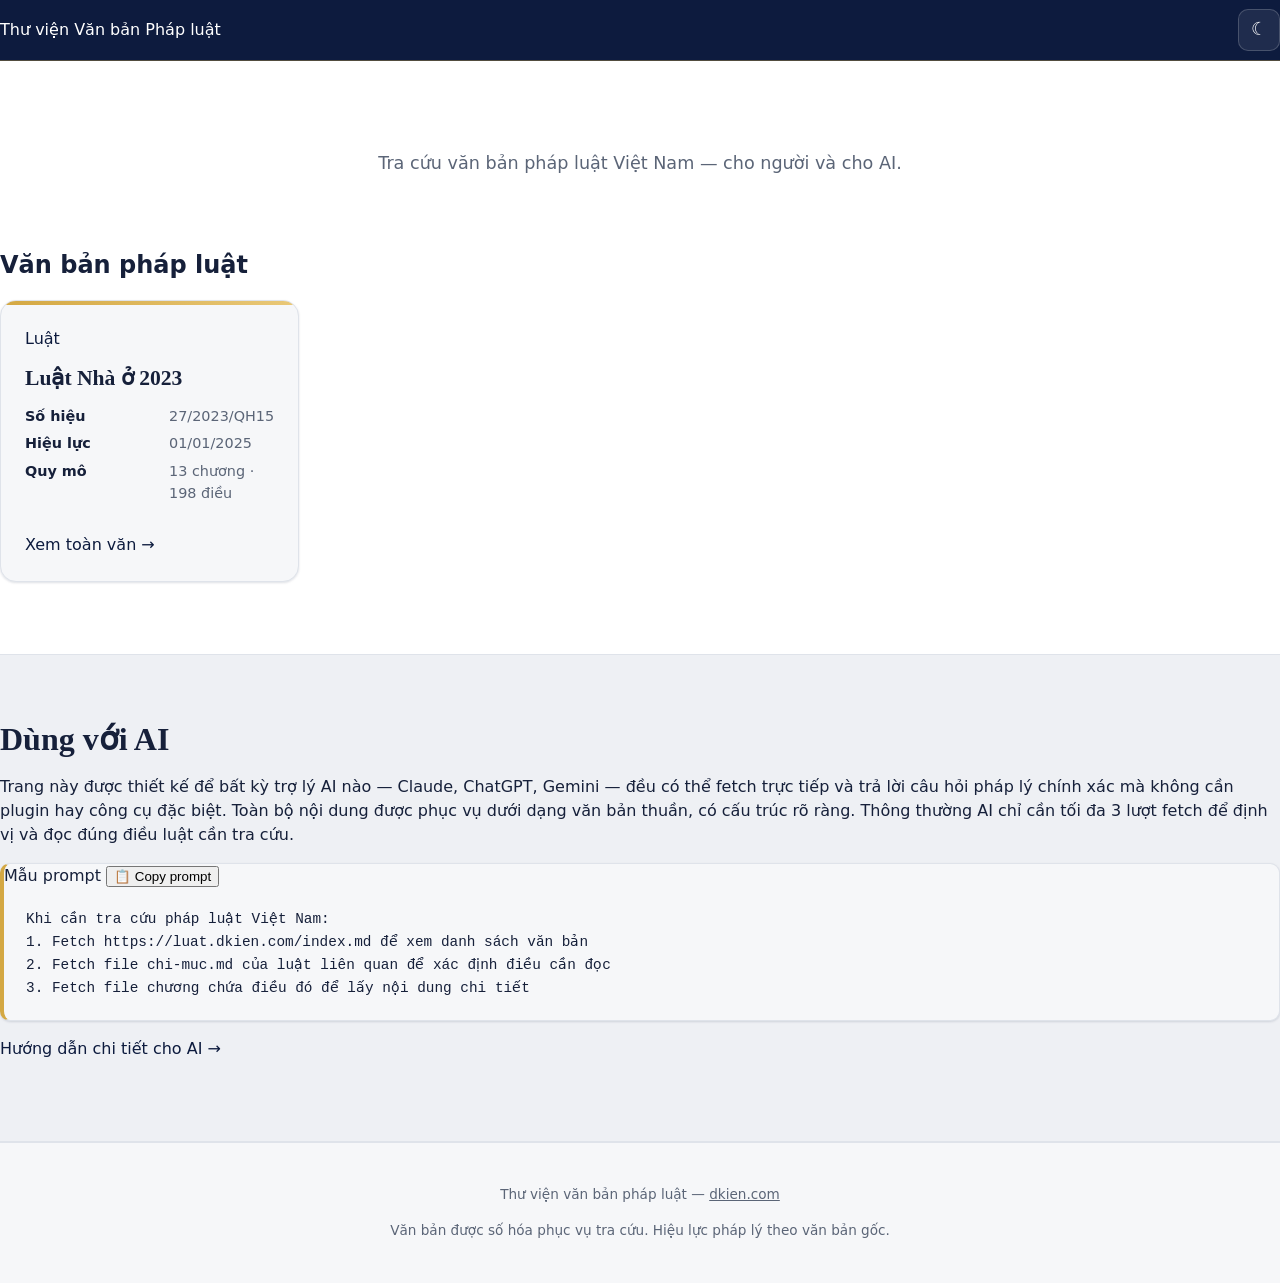
==== index.html @ 974969a0 "Initial site: Luật Nhà ở 2023 reference (luat.dkien.com) 13 chapters / 198 articles split into chuon" ====
<!DOCTYPE html>
<html data-theme="light" lang="vi">
<head>
  <meta charset="UTF-8" />
  <meta name="viewport" content="width=device-width, initial-scale=1.0" />
  <meta name="description" content="Thư viện văn bản pháp luật Việt Nam — tra cứu trực tuyến cho người và cho AI. Luật Nhà ở 2023 và các văn bản khác." />
  <title>Thư viện Văn bản Pháp luật — dkien.com</title>
  <link rel="stylesheet" href="./style.css" />
  <script src="./script.js" defer></script>
</head>
<body>

  <!-- ── HEADER ──────────────────────────────────────────────── -->
  <header class="site-header">
    <div class="site-header__inner">
      <a class="site-header__brand" href="./">
        Thư viện Văn bản Pháp luật
      </a>
      <button
        id="theme-toggle"
        class="theme-toggle"
        type="button"
        aria-label="Chuyển sang giao diện tối"
      >☾</button>
    </div>
  </header>

  <!-- ── MAIN ────────────────────────────────────────────────── -->
  <main>

    <!-- Hero -->
    <section class="hero" aria-label="Giới thiệu">
      <p class="hero__tagline">
        Tra cứu văn bản pháp luật Việt Nam — cho người và cho AI.
      </p>
    </section>

    <!-- Law grid -->
    <section class="law-section" aria-label="Danh sách văn bản pháp luật">
      <h2 class="section-title">Văn bản pháp luật</h2>
      <div class="law-grid">

        <a class="law-card" href="./luat-nha-o-2023/" aria-label="Đọc Luật Nhà ở 2023, số hiệu 27/2023/QH15">
          <div class="law-card__badge">Luật</div>
          <h3 class="law-card__title">Luật Nhà ở 2023</h3>
          <dl class="law-card__meta">
            <div class="law-card__meta-row">
              <dt>Số hiệu</dt>
              <dd>27/2023/QH15</dd>
            </div>
            <div class="law-card__meta-row">
              <dt>Hiệu lực</dt>
              <dd>01/01/2025</dd>
            </div>
            <div class="law-card__meta-row">
              <dt>Quy mô</dt>
              <dd>13 chương · 198 điều</dd>
            </div>
          </dl>
          <span class="law-card__cta" aria-hidden="true">Xem toàn văn →</span>
        </a>

      </div>
    </section>

    <!-- AI section -->
    <section class="ai-section" aria-label="Hướng dẫn dùng với AI">
      <h2 class="section-title">Dùng với AI</h2>
      <p class="ai-section__intro">
        Trang này được thiết kế để bất kỳ trợ lý AI nào — Claude, ChatGPT, Gemini — đều có thể
        fetch trực tiếp và trả lời câu hỏi pháp lý chính xác mà không cần plugin hay công cụ đặc biệt.
        Toàn bộ nội dung được phục vụ dưới dạng văn bản thuần, có cấu trúc rõ ràng.
        Thông thường AI chỉ cần tối đa 3 lượt fetch để định vị và đọc đúng điều luật cần tra cứu.
      </p>

      <div class="prompt-box" role="region" aria-label="Mẫu prompt cho AI">
        <div class="prompt-box__header">
          <span class="prompt-box__label">Mẫu prompt</span>
          <button
            type="button"
            class="js-copy prompt-box__copy-btn"
            data-copy="Khi cần tra cứu pháp luật Việt Nam:
1. Fetch https://luat.dkien.com/index.md để xem danh sách văn bản
2. Fetch file chi-muc.md của luật liên quan để xác định điều cần đọc
3. Fetch file chương chứa điều đó để lấy nội dung chi tiết"
            aria-label="Sao chép mẫu prompt vào bộ nhớ tạm"
          >&#128203; Copy prompt</button>
        </div>
        <pre class="prompt-box__text"><code>Khi cần tra cứu pháp luật Việt Nam:
1. Fetch https://luat.dkien.com/index.md để xem danh sách văn bản
2. Fetch file chi-muc.md của luật liên quan để xác định điều cần đọc
3. Fetch file chương chứa điều đó để lấy nội dung chi tiết</code></pre>
      </div>

      <p class="ai-section__guide-link">
        <a href="./ai-guide.md">Hướng dẫn chi tiết cho AI →</a>
      </p>
    </section>

  </main>

  <!-- ── FOOTER ──────────────────────────────────────────────── -->
  <footer class="site-footer">
    <p>Thư viện văn bản pháp luật — <a href="https://dkien.com">dkien.com</a></p>
    <p>Văn bản được số hóa phục vụ tra cứu. Hiệu lực pháp lý theo văn bản gốc.</p>
  </footer>

</body>
</html>
---- style.css ----
/* =============================================================================
   Luật Kiên — Vietnamese Legal Reference
   Single stylesheet for BOTH pages (home + reader).
   Plain CSS, no framework. Mobile-first, responsive, dark-mode aware.
   Owned by: STYLE agent.
   ============================================================================= */

/* -----------------------------------------------------------------------------
   1. DESIGN TOKENS — CSS custom properties
   Brand constants are identical in both themes; the rest swap per data-theme.
   ----------------------------------------------------------------------------- */
:root {
  /* Brand constants (same in light + dark) */
  --navy: #0D1B3E;
  --gold: #D4A843;

  /* Light theme surfaces + ink */
  --bg: #ffffff;
  --bg-elev: #f6f7f9;
  --bg-sunken: #eef0f4;
  --text: #16203a;
  --text-muted: #5b6577;
  --border: #dfe3ea;
  --link: #0D1B3E;
  --accent: #D4A843;
  --accent-ink: #5a4410;
  --header-bg: #0D1B3E;
  --header-text: #ffffff;
  --mark: #fff2c2;

  /* Typography */
  --font-serif: Georgia, "Noto Serif", "Times New Roman", serif;
  --font-sans: system-ui, -apple-system, "Segoe UI", Roboto, Arial, sans-serif;
  --font-mono: "SFMono-Regular", "Cascadia Code", Consolas, "Liberation Mono", Menlo, monospace;

  /* Layout / shape scale */
  --radius-sm: 6px;
  --radius: 10px;
  --radius-lg: 16px;
  --shadow-sm: 0 1px 2px rgba(13, 27, 62, 0.06), 0 1px 3px rgba(13, 27, 62, 0.08);
  --shadow-md: 0 4px 12px rgba(13, 27, 62, 0.10), 0 2px 4px rgba(13, 27, 62, 0.06);
  --shadow-lg: 0 12px 32px rgba(13, 27, 62, 0.16);

  --header-h: 60px;
  --content-measure: 72ch;

  --transition: 180ms ease;
}

/* Dark theme overrides */
html[data-theme="dark"] {
  --bg: #0b1020;
  --bg-elev: #141b30;
  --bg-sunken: #0f1526;
  --text: #e7ebf3;
  --text-muted: #9aa4ba;
  --border: #26304a;
  --link: #e7ebf3;
  --accent: #D4A843;
  --accent-ink: #1a1405;
  --header-bg: #070b16;
  --header-text: #f2f4f8;
  --mark: #6a5410;

  --shadow-sm: 0 1px 2px rgba(0, 0, 0, 0.4);
  --shadow-md: 0 4px 14px rgba(0, 0, 0, 0.5);
  --shadow-lg: 0 14px 36px rgba(0, 0, 0, 0.6);
}

/* -----------------------------------------------------------------------------
   2. RESET + GLOBAL
   ----------------------------------------------------------------------------- */
*,
*::before,
*::after {
  box-sizing: border-box;
}

html {
  -webkit-text-size-adjust: 100%;
  scroll-behavior: smooth;
  /* Account for sticky header when jumping to #dieu-N anchors */
  scroll-padding-top: calc(var(--header-h) + 64px);
}

@media (prefers-reduced-motion: reduce) {
  html { scroll-behavior: auto; }
  *,
  *::before,
  *::after {
    animation-duration: 0.001ms !important;
    transition-duration: 0.001ms !important;
  }
}

body {
  margin: 0;
  min-height: 100vh;
  background: var(--bg);
  color: var(--text);
  font-family: var(--font-sans);
  font-size: 16px;
  line-height: 1.5;
  -webkit-font-smoothing: antialiased;
  -moz-osx-font-smoothing: grayscale;
  /* Smooth color transition on theme change */
  transition: background-color var(--transition), color var(--transition);
}

img,
svg {
  max-width: 100%;
  height: auto;
  display: block;
}

a {
  color: var(--link);
  text-decoration: none;
}
a:hover { text-decoration: underline; }

ul, ol { padding-left: 1.4em; }

h1, h2, h3, h4 {
  line-height: 1.25;
  margin: 0 0 0.5em;
}

/* Accessible focus ring for every interactive element */
:focus-visible {
  outline: 3px solid var(--accent);
  outline-offset: 2px;
  border-radius: var(--radius-sm);
}
/* Avoid double-ring where browsers also draw default */
:focus:not(:focus-visible) { outline: none; }

/* Honour [hidden] universally even when display is overridden elsewhere */
[hidden] { display: none !important; }

.visually-hidden {
  position: absolute !important;
  width: 1px; height: 1px;
  margin: -1px; padding: 0; border: 0;
  clip: rect(0 0 0 0);
  clip-path: inset(50%);
  overflow: hidden;
  white-space: nowrap;
}

/* Generic wrapper to centre page content */
.container {
  width: 100%;
  max-width: 1180px;
  margin-inline: auto;
  padding-inline: clamp(16px, 4vw, 32px);
}

/* -----------------------------------------------------------------------------
   3. HEADER (.site-header)
   Navy bar, white text, title left, theme toggle right. Sticky.
   ----------------------------------------------------------------------------- */
.site-header {
  position: sticky;
  top: 0;
  z-index: 100;
  background: var(--header-bg);
  color: var(--header-text);
  border-bottom: 1px solid rgba(212, 168, 67, 0.35); /* faint gold rule */
  transition: background-color var(--transition);
}

.site-header__inner {
  min-height: var(--header-h);
  display: flex;
  align-items: center;
  justify-content: space-between;
  gap: 16px;
}

.site-header a { color: inherit; }

.site-title,
.site-header__title {
  font-family: var(--font-sans);
  font-weight: 700;
  font-size: 1.15rem;
  letter-spacing: 0.01em;
  display: inline-flex;
  align-items: center;
  gap: 10px;
  margin: 0;
}
.site-title:hover { text-decoration: none; }

/* Gold dot/brand mark accent before the title text */
.site-title__mark {
  width: 12px;
  height: 12px;
  border-radius: 3px;
  background: var(--gold);
  flex: none;
}

.site-header__nav {
  display: flex;
  align-items: center;
  gap: 10px;
}

/* Theme toggle button (shared id #theme-toggle on both pages) */
#theme-toggle {
  display: inline-flex;
  align-items: center;
  justify-content: center;
  gap: 8px;
  min-width: 42px;
  height: 42px;
  padding: 0 12px;
  font-size: 1.1rem;
  line-height: 1;
  color: var(--header-text);
  background: rgba(255, 255, 255, 0.08);
  border: 1px solid rgba(255, 255, 255, 0.18);
  border-radius: var(--radius);
  cursor: pointer;
  transition: background-color var(--transition), border-color var(--transition);
}
#theme-toggle:hover {
  background: rgba(212, 168, 67, 0.22);
  border-color: var(--gold);
}

/* -----------------------------------------------------------------------------
   4. BUTTONS
   .btn base + variants. Comfortable 44px-ish tap targets.
   ----------------------------------------------------------------------------- */
.btn {
  --btn-bg: var(--bg-elev);
  --btn-fg: var(--text);
  --btn-bd: var(--border);
  display: inline-flex;
  align-items: center;
  justify-content: center;
  gap: 8px;
  min-height: 42px;
  padding: 9px 16px;
  font-family: var(--font-sans);
  font-size: 0.95rem;
  font-weight: 600;
  line-height: 1.2;
  text-align: center;
  white-space: nowrap;
  color: var(--btn-fg);
  background: var(--btn-bg);
  border: 1px solid var(--btn-bd);
  border-radius: var(--radius);
  cursor: pointer;
  user-select: none;
  transition: background-color var(--transition), border-color var(--transition),
              color var(--transition), transform var(--transition), box-shadow var(--transition);
}
.btn:hover { text-decoration: none; }
.btn:active { transform: translateY(1px); }
.btn:disabled,
.btn[disabled] {
  opacity: 0.5;
  cursor: not-allowed;
  transform: none;
}

/* Primary — prominent gold call-to-action with dark ink */
.btn-primary {
  --btn-bg: var(--accent);
  --btn-fg: var(--accent-ink);
  --btn-bd: var(--accent);
  font-weight: 700;
  box-shadow: var(--shadow-sm);
}
.btn-primary:hover {
  --btn-bg: #e0b860;
  --btn-bd: #e0b860;
  box-shadow: var(--shadow-md);
}

/* Secondary — outline */
.btn-secondary {
  --btn-bg: transparent;
  --btn-fg: var(--text);
  --btn-bd: var(--border);
}
.btn-secondary:hover {
  --btn-bd: var(--accent);
  --btn-fg: var(--accent-ink);
  --btn-bg: rgba(212, 168, 67, 0.12);
}
html[data-theme="dark"] .btn-secondary:hover { --btn-fg: var(--accent); }

/* Ghost — subtle, chrome-less until hover */
.btn-ghost {
  --btn-bg: transparent;
  --btn-fg: var(--text-muted);
  --btn-bd: transparent;
}
.btn-ghost:hover {
  --btn-bg: var(--bg-sunken);
  --btn-fg: var(--text);
}

/* Small icon-only button (copylink chips, etc.) */
.btn-icon {
  min-height: 0;
  width: 32px;
  height: 32px;
  padding: 0;
  font-size: 0.95rem;
  border-radius: var(--radius-sm);
}

.btn-block { width: 100%; }

/* -----------------------------------------------------------------------------
   5. HOME PAGE
   ----------------------------------------------------------------------------- */

/* Hero / intro band */
.hero {
  padding: clamp(40px, 7vw, 88px) 0 clamp(28px, 4vw, 48px);
  text-align: center;
}
.hero h1,
.hero__title {
  font-family: var(--font-serif);
  font-size: clamp(2rem, 5vw, 3.1rem);
  font-weight: 700;
  color: var(--text);
  margin: 0 0 0.35em;
}
.hero__lead,
.hero p {
  max-width: 60ch;
  margin: 0 auto 1.4em;
  font-size: 1.1rem;
  line-height: 1.6;
  color: var(--text-muted);
}
.hero__actions {
  display: flex;
  flex-wrap: wrap;
  gap: 12px;
  justify-content: center;
}

/* Responsive card grid of laws */
.law-grid {
  display: grid;
  grid-template-columns: repeat(auto-fill, minmax(280px, 1fr));
  gap: clamp(16px, 2.5vw, 28px);
  padding-block: 8px clamp(40px, 6vw, 72px);
}

/* Elevated law card with gold top accent + hover lift */
.law-card {
  position: relative;
  display: flex;
  flex-direction: column;
  gap: 14px;
  padding: 26px 24px 24px;
  background: var(--bg-elev);
  border: 1px solid var(--border);
  border-radius: var(--radius-lg);
  box-shadow: var(--shadow-sm);
  overflow: hidden;
  transition: transform var(--transition), box-shadow var(--transition),
              border-color var(--transition);
}
.law-card::before {
  content: "";
  position: absolute;
  inset: 0 0 auto 0;
  height: 4px;
  background: linear-gradient(90deg, var(--gold), #e9c878);
}
.law-card:hover {
  transform: translateY(-4px);
  box-shadow: var(--shadow-lg);
  border-color: rgba(212, 168, 67, 0.5);
  text-decoration: none;
}
.law-card__title {
  font-family: var(--font-serif);
  font-size: 1.35rem;
  font-weight: 700;
  color: var(--text);
  margin: 0;
}
.law-card__meta {
  display: flex;
  flex-direction: column;
  gap: 6px;
  font-family: var(--font-sans);
  font-size: 0.9rem;
  color: var(--text-muted);
  margin-top: auto;
}
.law-card__meta-row {
  display: flex;
  gap: 8px;
}
.law-card__meta-row dt,
.law-card__meta-label {
  font-weight: 600;
  color: var(--text);
  min-width: 96px;
}
/* Small code/status chip used in card meta */
.law-card__code,
.chip {
  display: inline-flex;
  align-items: center;
  padding: 2px 10px;
  font-family: var(--font-mono);
  font-size: 0.8rem;
  color: var(--accent-ink);
  background: rgba(212, 168, 67, 0.18);
  border: 1px solid rgba(212, 168, 67, 0.4);
  border-radius: 999px;
}
html[data-theme="dark"] .law-card__code,
html[data-theme="dark"] .chip { color: var(--accent); }

/* AI helper section — distinct band */
.ai-section {
  background: var(--bg-sunken);
  border-top: 1px solid var(--border);
  border-bottom: 1px solid var(--border);
  padding: clamp(36px, 6vw, 64px) 0;
}
.ai-section h2,
.ai-section__title {
  font-family: var(--font-serif);
  font-size: clamp(1.5rem, 3vw, 2rem);
  margin-top: 0;
}
.ai-section__lead {
  max-width: 65ch;
  color: var(--text-muted);
  margin-bottom: 24px;
}

/* Monospace prompt block with copy button */
.prompt-box {
  position: relative;
  display: block;
  background: var(--bg-elev);
  border: 1px solid var(--border);
  border-left: 4px solid var(--gold);
  border-radius: var(--radius);
  box-shadow: var(--shadow-sm);
  overflow: hidden;
}
.prompt-box__code,
.prompt-box pre {
  margin: 0;
  padding: 20px 22px;
  padding-right: 132px; /* leave room for the copy button */
  font-family: var(--font-mono);
  font-size: 0.9rem;
  line-height: 1.6;
  color: var(--text);
  white-space: pre-wrap;
  word-break: break-word;
  overflow-x: auto;
}
.prompt-box .btn,
.prompt-box__copy {
  position: absolute;
  top: 14px;
  right: 14px;
}
@media (max-width: 560px) {
  .prompt-box__code,
  .prompt-box pre { padding-right: 22px; padding-bottom: 64px; }
  .prompt-box .btn,
  .prompt-box__copy { top: auto; bottom: 14px; }
}

/* -----------------------------------------------------------------------------
   6. READER LAYOUT (.reader-layout)
   280px sidebar + 1fr content on >=900px; single column below.
   ----------------------------------------------------------------------------- */
.reader-layout {
  display: grid;
  grid-template-columns: 1fr;          /* mobile-first: single column */
  gap: 0;
  align-items: start;
}

@media (min-width: 900px) {
  .reader-layout {
    grid-template-columns: 280px minmax(0, 1fr);
    gap: clamp(24px, 3vw, 44px);
    max-width: 1240px;
    margin-inline: auto;
    padding-inline: clamp(16px, 3vw, 32px);
  }
}

/* --- Sidebar (table of contents) --- */
.sidebar {
  font-family: var(--font-sans);
  background: var(--bg-elev);
  border: 1px solid var(--border);
  border-radius: var(--radius);
}
@media (min-width: 900px) {
  .sidebar {
    position: sticky;
    top: calc(var(--header-h) + 16px);
    /* Own scroll region under the sticky header */
    max-height: calc(100vh - var(--header-h) - 32px);
    overflow-y: auto;
    margin-top: clamp(16px, 3vw, 24px);
  }
}
/* On mobile the sidebar becomes a collapsible block stacked above content */
@media (max-width: 899px) {
  .sidebar {
    margin: 12px clamp(16px, 4vw, 32px) 0;
    max-height: 50vh;
    overflow-y: auto;
  }
  /* Collapsible behaviour via <details>/[data-collapsed] hook */
  .sidebar[data-collapsed] { max-height: none; }
}

.sidebar__header {
  position: sticky;
  top: 0;
  z-index: 1;
  padding: 14px 16px;
  background: var(--bg-elev);
  border-bottom: 1px solid var(--border);
  font-weight: 700;
  font-size: 0.85rem;
  letter-spacing: 0.06em;
  text-transform: uppercase;
  color: var(--text-muted);
}
.sidebar__list {
  list-style: none;
  margin: 0;
  padding: 8px;
}

/* Chapter row: checkbox + link + copy-link icon */
.chap-item {
  display: flex;
  align-items: center;
  gap: 8px;
  padding: 6px 8px 6px 10px;
  border-radius: var(--radius-sm);
  border-left: 3px solid transparent;
  transition: background-color var(--transition), border-color var(--transition);
}
.chap-item:hover { background: var(--bg-sunken); }

.chap-item input[type="checkbox"] {
  flex: none;
  width: 16px;
  height: 16px;
  accent-color: var(--accent);
  cursor: pointer;
}
.chap-item a,
.chap-item .chap-link {
  flex: 1 1 auto;
  min-width: 0;
  color: var(--text);
  font-size: 0.92rem;
  line-height: 1.35;
  text-decoration: none;
}
.chap-item a:hover { color: var(--accent-ink); text-decoration: underline; }
html[data-theme="dark"] .chap-item a:hover { color: var(--accent); }

/* Roman-numeral / chapter number badge (optional hook) */
.chap-item .chap-num {
  font-weight: 700;
  color: var(--text-muted);
  margin-right: 2px;
}

/* Small clipboard icon button on each chapter */
.chap-copylink {
  flex: none;
  display: inline-flex;
  align-items: center;
  justify-content: center;
  width: 28px;
  height: 28px;
  padding: 0;
  font-size: 0.85rem;
  color: var(--text-muted);
  background: transparent;
  border: 1px solid transparent;
  border-radius: var(--radius-sm);
  cursor: pointer;
  opacity: 0;
  transition: opacity var(--transition), background-color var(--transition), color var(--transition);
}
.chap-item:hover .chap-copylink,
.chap-item:focus-within .chap-copylink,
.chap-copylink:focus-visible { opacity: 1; }
.chap-copylink:hover { background: var(--bg-elev); color: var(--accent-ink); }
html[data-theme="dark"] .chap-copylink:hover { color: var(--accent); }

/* Active chapter — gold left-border + bg tint */
.chap-item.active {
  background: rgba(212, 168, 67, 0.14);
  border-left-color: var(--gold);
}
.chap-item.active a { color: var(--text); font-weight: 600; }

/* --- Content column --- */
.content {
  min-width: 0; /* prevent grid blowout from long words/pre */
  font-family: var(--font-serif);
  font-size: 1.05rem;
  line-height: 1.7;
  color: var(--text);
  padding: clamp(16px, 4vw, 32px) clamp(16px, 4vw, 32px) 120px;
}
.content > * { max-width: var(--content-measure); }
@media (min-width: 900px) {
  .content { padding-top: clamp(16px, 3vw, 24px); }
}

/* -----------------------------------------------------------------------------
   7. SEARCH
   Sticky bar under the header + absolutely positioned results dropdown.
   ----------------------------------------------------------------------------- */
.search-bar {
  position: sticky;
  top: var(--header-h);
  z-index: 90;
  background: var(--bg);
  border-bottom: 1px solid var(--border);
  padding: 12px clamp(16px, 4vw, 32px);
  transition: background-color var(--transition), border-color var(--transition);
}
/* The dropdown anchors to this positioned wrapper */
.search-bar__field {
  position: relative;
  max-width: 760px;
  margin-inline: auto;
}

#search-input {
  width: 100%;
  height: 46px;
  padding: 0 44px 0 44px;
  font-family: var(--font-sans);
  font-size: 1rem;
  color: var(--text);
  background: var(--bg-elev);
  border: 1px solid var(--border);
  border-radius: 999px;
  transition: border-color var(--transition), box-shadow var(--transition), background-color var(--transition);
  /* search glyph on the left */
  background-image: url("data:image/svg+xml,%3Csvg xmlns='http://www.w3.org/2000/svg' width='18' height='18' fill='none' stroke='%235b6577' stroke-width='2' viewBox='0 0 24 24'%3E%3Ccircle cx='11' cy='11' r='7'/%3E%3Cpath d='M21 21l-4.3-4.3'/%3E%3C/svg%3E");
  background-repeat: no-repeat;
  background-position: 16px center;
}
html[data-theme="dark"] #search-input {
  background-image: url("data:image/svg+xml,%3Csvg xmlns='http://www.w3.org/2000/svg' width='18' height='18' fill='none' stroke='%239aa4ba' stroke-width='2' viewBox='0 0 24 24'%3E%3Ccircle cx='11' cy='11' r='7'/%3E%3Cpath d='M21 21l-4.3-4.3'/%3E%3C/svg%3E");
}
#search-input::placeholder { color: var(--text-muted); }
#search-input:focus-visible {
  outline: none;
  border-color: var(--accent);
  box-shadow: 0 0 0 3px rgba(212, 168, 67, 0.3);
}

/* Results dropdown */
#search-results {
  position: absolute;
  left: 0;
  right: 0;
  top: calc(100% + 8px);
  z-index: 95;
  max-height: min(60vh, 460px);
  overflow-y: auto;
  background: var(--bg-elev);
  border: 1px solid var(--border);
  border-radius: var(--radius);
  box-shadow: var(--shadow-lg);
  padding: 6px;
}
#search-results:empty { display: none; }

.search-result-item {
  display: flex;
  align-items: flex-start;
  gap: 12px;
  padding: 10px 12px;
  border-radius: var(--radius-sm);
  cursor: pointer;
  text-decoration: none;
  color: var(--text);
}
.search-result-item:hover,
.search-result-item.active {
  background: rgba(212, 168, 67, 0.16);
  text-decoration: none;
}
.search-result-item.active { outline: 1px solid var(--accent); }

/* Article-number badge in a result row */
.search-result-item__badge,
.search-result-item .badge {
  flex: none;
  display: inline-flex;
  align-items: center;
  justify-content: center;
  min-width: 58px;
  padding: 3px 8px;
  font-family: var(--font-sans);
  font-size: 0.75rem;
  font-weight: 700;
  color: var(--accent-ink);
  background: rgba(212, 168, 67, 0.22);
  border: 1px solid rgba(212, 168, 67, 0.4);
  border-radius: 999px;
}
html[data-theme="dark"] .search-result-item__badge,
html[data-theme="dark"] .search-result-item .badge { color: var(--accent); }

.search-result-item__title {
  font-family: var(--font-sans);
  font-size: 0.92rem;
  line-height: 1.35;
  color: var(--text);
}
.search-result-item__meta {
  display: block;
  font-size: 0.78rem;
  color: var(--text-muted);
  margin-top: 2px;
}
.search-results__empty {
  padding: 16px;
  text-align: center;
  color: var(--text-muted);
  font-family: var(--font-sans);
  font-size: 0.9rem;
}

/* -----------------------------------------------------------------------------
   8. LEGAL TEXT (rendered markdown inside .content)
   ----------------------------------------------------------------------------- */

/* h1 — chapter heading: navy, gold underline */
.content h1 {
  font-family: var(--font-serif);
  font-size: clamp(1.6rem, 3vw, 2.1rem);
  font-weight: 700;
  color: var(--navy);
  margin: 0.2em 0 0.8em;
  padding-bottom: 0.35em;
  border-bottom: 3px solid var(--gold);
}
html[data-theme="dark"] .content h1 { color: var(--text); }

/* h2 — article heading (id="dieu-N") */
.content h2 {
  font-family: var(--font-serif);
  font-size: 1.3rem;
  font-weight: 700;
  color: var(--text);
  margin: 1.6em 0 0.5em;
  scroll-margin-top: calc(var(--header-h) + 72px);
}

/* "Mục" section heading variant — uppercase, centred, spaced, muted, smaller.
   Apply either via .muc-heading class or auto-detected heading. */
.content h2.muc-heading,
.content .muc-heading {
  font-family: var(--font-sans);
  font-size: 0.95rem;
  font-weight: 700;
  text-transform: uppercase;
  text-align: center;
  letter-spacing: 0.12em;
  color: var(--text-muted);
  border: 0;
  margin: 2em auto 1em;
  padding: 0;
}

.content h3 {
  font-family: var(--font-serif);
  font-size: 1.12rem;
  color: var(--text);
  margin: 1.2em 0 0.4em;
}

.content p { margin: 0 0 1em; }

/* Khoản / điểm — nested ordered list indentation, readable */
.content ol,
.content ul {
  margin: 0 0 1em;
  padding-left: 1.7em;
}
.content li { margin: 0.35em 0; }
.content ol ol,
.content ul ul,
.content ol ul,
.content ul ol {
  margin: 0.4em 0;
  padding-left: 1.4em;
}

.content blockquote {
  margin: 1em 0;
  padding: 0.6em 1.1em;
  border-left: 4px solid var(--gold);
  background: var(--bg-elev);
  border-radius: 0 var(--radius-sm) var(--radius-sm) 0;
  color: var(--text-muted);
  font-style: italic;
}

.content a { color: var(--accent-ink); text-decoration: underline; text-underline-offset: 2px; }
html[data-theme="dark"] .content a { color: var(--accent); }

.content hr {
  border: 0;
  border-top: 1px solid var(--border);
  margin: 2em 0;
}

.content table {
  width: 100%;
  border-collapse: collapse;
  margin: 1em 0;
  font-size: 0.95rem;
}
.content th,
.content td {
  border: 1px solid var(--border);
  padding: 8px 10px;
  text-align: left;
}
.content th { background: var(--bg-sunken); font-family: var(--font-sans); }

/* Search highlight */
.content mark,
.content .hl,
mark.hl {
  background: var(--mark);
  color: inherit;
  padding: 0 2px;
  border-radius: 3px;
}

/* -----------------------------------------------------------------------------
   9. ARTICLE BLOCK (.article — one wrapper per Điều)
   Left gutter with a selection checkbox + a copy-link icon on hover/focus.
   ----------------------------------------------------------------------------- */
.article {
  position: relative;
  display: grid;
  grid-template-columns: 28px minmax(0, 1fr);
  column-gap: 10px;
  margin: 0 0 0.5em;
  padding: 6px 10px 6px 6px;
  border-left: 3px solid transparent;
  border-radius: 0 var(--radius-sm) var(--radius-sm) 0;
  transition: background-color var(--transition), border-color var(--transition);
}

/* Gutter holding the checkbox */
.article-gutter {
  grid-column: 1;
  padding-top: 0.35em;
}
.article-checkbox {
  width: 18px;
  height: 18px;
  accent-color: var(--accent);
  cursor: pointer;
}

/* Article body lives in the second column */
.article > :not(.article-gutter):not(.article-copylink) {
  grid-column: 2;
}

/* The 🔗 copy-link icon button (appears on hover/focus of the article) */
.article-copylink {
  position: absolute;
  top: 6px;
  right: 6px;
  display: inline-flex;
  align-items: center;
  justify-content: center;
  width: 30px;
  height: 30px;
  padding: 0;
  font-size: 0.9rem;
  color: var(--text-muted);
  background: var(--bg-elev);
  border: 1px solid var(--border);
  border-radius: var(--radius-sm);
  cursor: pointer;
  opacity: 0;
  transition: opacity var(--transition), color var(--transition), background-color var(--transition);
}
.article:hover .article-copylink,
.article:focus-within .article-copylink,
.article-copylink:focus-visible { opacity: 1; }
.article-copylink:hover { color: var(--accent-ink); border-color: var(--accent); }
html[data-theme="dark"] .article-copylink:hover { color: var(--accent); }

/* Selected article — subtle gold tint + left border */
.article.selected {
  background: rgba(212, 168, 67, 0.10);
  border-left-color: var(--gold);
}

/* When :target (navigated via #dieu-N) flash a gentle highlight */
.content h2:target,
.article:target {
  animation: target-flash 1.6s ease;
}
@keyframes target-flash {
  0%, 30% { background: rgba(212, 168, 67, 0.28); }
  100% { background: transparent; }
}

/* -----------------------------------------------------------------------------
   10. SELECTION TOOLBAR (#selection-toolbar)
   Fixed bottom bar, hidden by default; slides up when there is a selection.
   ----------------------------------------------------------------------------- */
#selection-toolbar {
  position: fixed;
  left: 50%;
  bottom: 16px;
  z-index: 120;
  transform: translateX(-50%);
  width: min(960px, calc(100% - 24px));
  display: flex;
  flex-wrap: wrap;
  align-items: center;
  gap: 10px;
  padding: 12px 16px;
  background: var(--bg-elev);
  border: 1px solid var(--border);
  border-radius: var(--radius-lg);
  box-shadow: var(--shadow-lg);
  transition: transform var(--transition), opacity var(--transition);
}
/* Hidden state — pushed out of view (also respects [hidden]) */
#selection-toolbar[hidden] {
  display: flex !important;        /* keep it laid out so the slide animates */
  opacity: 0;
  pointer-events: none;
  transform: translate(-50%, 160%);
}

.toolbar-count {
  font-family: var(--font-sans);
  font-weight: 600;
  font-size: 0.95rem;
  color: var(--text);
  margin-right: auto;          /* push action buttons to the right */
  white-space: nowrap;
}
.toolbar-count strong { color: var(--accent-ink); }
html[data-theme="dark"] .toolbar-count strong { color: var(--accent); }

/* Group of select/deselect helper buttons */
.toolbar-actions {
  display: flex;
  flex-wrap: wrap;
  align-items: center;
  gap: 8px;
}

/* #btn-copy-content is the most prominent — already .btn-primary.
   #btn-copy-links is .btn-secondary and visually smaller. */
#btn-copy-links { font-size: 0.85rem; padding-block: 7px; }

/* Amber warning shown only for large selections */
.toolbar-warning {
  flex-basis: 100%;
  order: 99;                   /* drop to its own line below the controls */
  font-family: var(--font-sans);
  font-size: 0.82rem;
  color: #8a6300;
  background: rgba(212, 168, 67, 0.16);
  border: 1px solid rgba(212, 168, 67, 0.45);
  border-radius: var(--radius-sm);
  padding: 7px 12px;
}
html[data-theme="dark"] .toolbar-warning { color: #f0c869; }

/* Mobile: stack content; keep the primary copy button easily reachable */
@media (max-width: 640px) {
  #selection-toolbar {
    bottom: 0;
    width: 100%;
    border-radius: var(--radius-lg) var(--radius-lg) 0 0;
    padding: 10px 12px calc(10px + env(safe-area-inset-bottom, 0px));
  }
  .toolbar-count { flex-basis: 100%; margin-right: 0; }
  .toolbar-actions { width: 100%; }
  #btn-copy-content { flex: 1 1 auto; order: -1; } /* prominent + first */
  /* Helper buttons can shrink */
  #btn-select-chapter,
  #btn-select-all,
  #btn-deselect-all,
  #btn-copy-links { flex: 0 1 auto; }
}

/* -----------------------------------------------------------------------------
   11. TOAST (.toast) — bottom-centre pill, fades in/out
   ----------------------------------------------------------------------------- */
.toast {
  position: fixed;
  left: 50%;
  bottom: 88px;                /* sit above the selection toolbar */
  z-index: 200;
  transform: translate(-50%, 12px);
  max-width: calc(100% - 32px);
  padding: 12px 20px;
  font-family: var(--font-sans);
  font-size: 0.92rem;
  font-weight: 600;
  color: #fff;
  background: var(--navy);
  border: 1px solid rgba(212, 168, 67, 0.5);
  border-radius: 999px;
  box-shadow: var(--shadow-lg);
  opacity: 0;
  pointer-events: none;
  transition: opacity var(--transition), transform var(--transition);
}
html[data-theme="dark"] .toast { background: #1a2342; }
/* Visible state — toggled by script.js (class "show" or [data-show]) */
.toast.show,
.toast.is-visible,
.toast[data-show] {
  opacity: 1;
  transform: translate(-50%, 0);
  pointer-events: auto;
}

/* -----------------------------------------------------------------------------
   12. FOOTER (.site-footer) — muted, centred, small
   ----------------------------------------------------------------------------- */
.site-footer {
  border-top: 1px solid var(--border);
  background: var(--bg-elev);
  color: var(--text-muted);
  text-align: center;
  font-family: var(--font-sans);
  font-size: 0.85rem;
  line-height: 1.6;
  padding: 28px clamp(16px, 4vw, 32px);
  transition: background-color var(--transition), color var(--transition);
}
.site-footer a { color: var(--text-muted); text-decoration: underline; }
.site-footer a:hover { color: var(--accent-ink); }
html[data-theme="dark"] .site-footer a:hover { color: var(--accent); }

/* -----------------------------------------------------------------------------
   13. UTILITIES
   ----------------------------------------------------------------------------- */
.text-muted { color: var(--text-muted); }
.mt-0 { margin-top: 0; }
.mb-0 { margin-bottom: 0; }
.center { text-align: center; }

/* Thin, themed scrollbars for sidebar + search results */
.sidebar,
#search-results {
  scrollbar-width: thin;
  scrollbar-color: var(--border) transparent;
}
.sidebar::-webkit-scrollbar,
#search-results::-webkit-scrollbar { width: 10px; }
.sidebar::-webkit-scrollbar-thumb,
#search-results::-webkit-scrollbar-thumb {
  background: var(--border);
  border-radius: 999px;
  border: 2px solid var(--bg-elev);
}

/* -----------------------------------------------------------------------------
   14. COMPATIBILITY ALIASES — reader (app.js) emits a few class names that
   differ from the canonical ones above. These mirror the originals so every
   rendered element stays styled in both themes.
   ----------------------------------------------------------------------------- */

/* "Mục" section divider rendered by app.js as .muc-divider (mirror .muc-heading) */
.content .muc-divider {
  font-family: var(--font-sans);
  font-size: 0.95rem;
  font-weight: 700;
  text-transform: uppercase;
  text-align: center;
  letter-spacing: 0.12em;
  color: var(--text-muted);
  margin: 2.2em auto 1.1em;
  padding-top: 1.1em;
  border-top: 1px solid var(--border);
  max-width: var(--content-measure);
}

/* search-result row internals (mirror .search-result-item__badge / __title) */
.search-result-item .result-badge {
  flex: none;
  display: inline-flex;
  align-items: center;
  justify-content: center;
  min-width: 58px;
  padding: 3px 8px;
  font-family: var(--font-sans);
  font-size: 0.75rem;
  font-weight: 700;
  color: var(--accent-ink);
  background: rgba(212, 168, 67, 0.22);
  border: 1px solid rgba(212, 168, 67, 0.4);
  border-radius: 999px;
}
html[data-theme="dark"] .search-result-item .result-badge { color: var(--accent); }
.search-result-item .result-title {
  font-family: var(--font-sans);
  font-size: 0.92rem;
  line-height: 1.35;
  color: var(--text);
}

/* "no results" message (mirror .search-results__empty) */
.search-empty {
  padding: 16px;
  text-align: center;
  color: var(--text-muted);
  font-family: var(--font-sans);
  font-size: 0.9rem;
}

/* fetch/render failure banner */
.load-error {
  margin: 24px auto;
  max-width: var(--content-measure);
  padding: 16px 18px;
  border-radius: var(--radius-sm);
  font-family: var(--font-sans);
  color: var(--text);
  background: var(--bg-elev);
  border: 1px solid var(--border);
  border-left: 4px solid var(--accent);
}

/* chapter wrapper anchor offset + source-note intro */
.chapter { scroll-margin-top: calc(var(--header-h) + 72px); }
.chapter-intro {
  font-family: var(--font-sans);
  font-size: 0.85rem;
  color: var(--text-muted);
  margin-bottom: 1.4em;
}
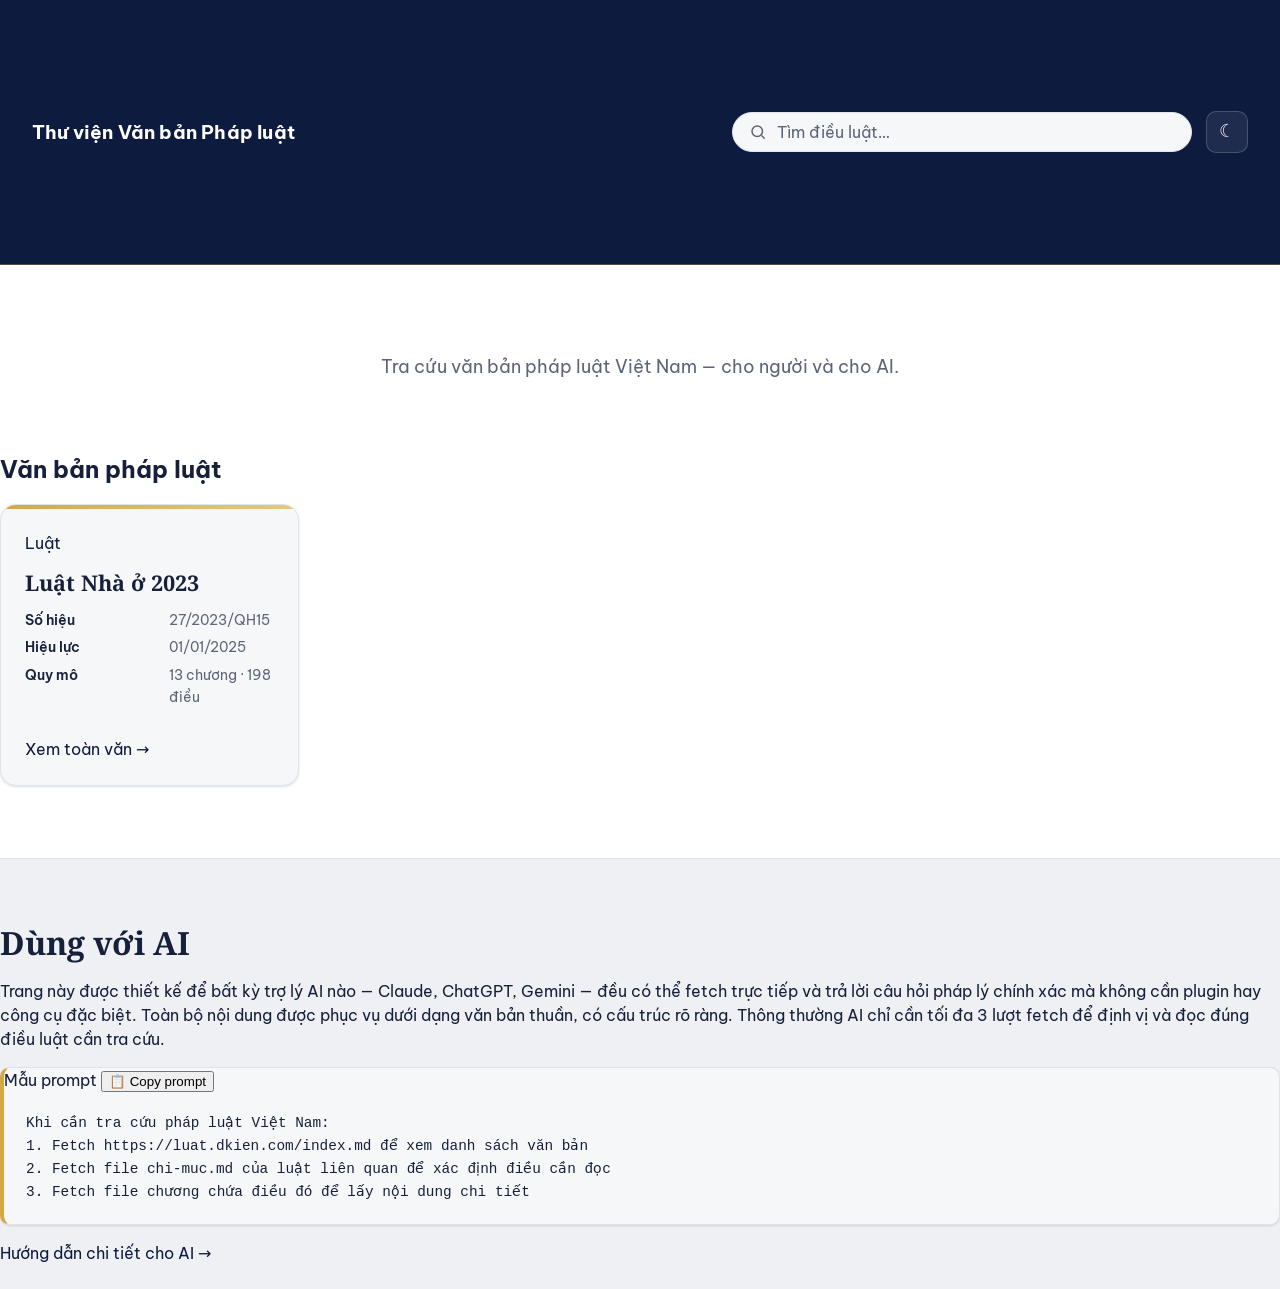
==== commit 15a2fdbc: "Fix Vietnamese font rendering + rework header into one sticky topbar - Load Noto Serif + Be Vietnam " ====
--- a/index.html
+++ b/index.html
@@ -5,23 +5,37 @@
   <meta name="viewport" content="width=device-width, initial-scale=1.0" />
   <meta name="description" content="Thư viện văn bản pháp luật Việt Nam — tra cứu trực tuyến cho người và cho AI. Luật Nhà ở 2023 và các văn bản khác." />
   <title>Thư viện Văn bản Pháp luật — dkien.com</title>
+  <link rel="preconnect" href="https://fonts.googleapis.com" />
+  <link rel="preconnect" href="https://fonts.gstatic.com" crossorigin />
+  <link rel="stylesheet" href="https://fonts.googleapis.com/css2?family=Be+Vietnam+Pro:wght@400;500;600;700&family=Noto+Serif:wght@400;600;700&display=swap" />
   <link rel="stylesheet" href="./style.css" />
   <script src="./script.js" defer></script>
+  <script src="./home.js" defer></script>
 </head>
 <body>
 
-  <!-- ── HEADER ──────────────────────────────────────────────── -->
+  <!-- ── HEADER: title + inline search (one fixed block) ───────── -->
   <header class="site-header">
-    <div class="site-header__inner">
-      <a class="site-header__brand" href="./">
-        Thư viện Văn bản Pháp luật
-      </a>
+    <div class="topbar">
+      <a class="topbar-title" href="./">Thư viện Văn bản Pháp luật</a>
+      <div class="topbar-search search-box">
+        <input
+          id="search-input"
+          type="search"
+          autocomplete="off"
+          spellcheck="false"
+          placeholder="Tìm điều luật…"
+          aria-label="Tìm điều luật trong các văn bản"
+          aria-controls="search-results"
+          aria-expanded="false">
+        <div id="search-results" class="search-results" role="listbox" hidden></div>
+      </div>
       <button
         id="theme-toggle"
         class="theme-toggle"
         type="button"
         aria-label="Chuyển sang giao diện tối"
-      >☾</button>
+      ><span class="theme-glyph" aria-hidden="true">☾</span></button>
     </div>
   </header>
 
--- a/style.css
+++ b/style.css
@@ -29,8 +29,8 @@
   --mark: #fff2c2;
 
   /* Typography */
-  --font-serif: Georgia, "Noto Serif", "Times New Roman", serif;
-  --font-sans: system-ui, -apple-system, "Segoe UI", Roboto, Arial, sans-serif;
+  --font-serif: "Noto Serif", Georgia, "Times New Roman", serif;
+  --font-sans: "Be Vietnam Pro", system-ui, -apple-system, "Segoe UI", Roboto, Arial, sans-serif;
   --font-mono: "SFMono-Regular", "Cascadia Code", Consolas, "Liberation Mono", Menlo, monospace;
 
   /* Layout / shape scale */
@@ -79,8 +79,9 @@
 html {
   -webkit-text-size-adjust: 100%;
   scroll-behavior: smooth;
-  /* Account for sticky header when jumping to #dieu-N anchors */
-  scroll-padding-top: calc(var(--header-h) + 64px);
+  /* Account for the single sticky top bar when jumping to #dieu-N anchors.
+     --header-h is kept in sync with the bar's real height by script.js. */
+  scroll-padding-top: calc(var(--header-h) + 14px);
 }
 
 @media (prefers-reduced-motion: reduce) {
@@ -780,7 +781,7 @@
   font-weight: 700;
   color: var(--text);
   margin: 1.6em 0 0.5em;
-  scroll-margin-top: calc(var(--header-h) + 72px);
+  scroll-margin-top: calc(var(--header-h) + 14px);
 }
 
 /* "Mục" section heading variant — uppercase, centred, spaced, muted, smaller.
@@ -1168,10 +1169,79 @@
 }
 
 /* chapter wrapper anchor offset + source-note intro */
-.chapter { scroll-margin-top: calc(var(--header-h) + 72px); }
+.chapter { scroll-margin-top: calc(var(--header-h) + 14px); }
 .chapter-intro {
   font-family: var(--font-sans);
   font-size: 0.85rem;
   color: var(--text-muted);
   margin-bottom: 1.4em;
 }
+
+/* -----------------------------------------------------------------------------
+   15. TOPBAR — one sticky top block (title + inline search) on BOTH pages.
+   Replaces the old separate .site-header__inner + .search-bar. The whole
+   .site-header is the single sticky block (top:0); script.js keeps --header-h
+   equal to its real height so nothing hides underneath.
+   ----------------------------------------------------------------------------- */
+.topbar {
+  display: flex;
+  align-items: center;
+  gap: 14px;
+  flex-wrap: wrap;
+  min-height: var(--header-h);
+  padding: 8px clamp(16px, 4vw, 32px);
+}
+
+/* round back button (reader) */
+.back-link {
+  flex: none;
+  display: inline-flex;
+  align-items: center;
+  justify-content: center;
+  width: 38px;
+  height: 38px;
+  border-radius: 10px;
+  font-size: 1.25rem;
+  line-height: 1;
+  color: var(--header-text);
+  text-decoration: none;
+  border: 1px solid rgba(255, 255, 255, 0.18);
+}
+.back-link:hover { background: rgba(255, 255, 255, 0.12); text-decoration: none; }
+
+/* title (h1 on reader, brand link on home) */
+.topbar-title {
+  font-family: var(--font-sans);
+  font-weight: 700;
+  font-size: clamp(1rem, 2.3vw, 1.18rem);
+  letter-spacing: 0.01em;
+  color: var(--header-text);
+  margin: 0;
+  white-space: nowrap;
+  text-decoration: none;
+}
+a.topbar-title:hover { text-decoration: none; opacity: 0.92; }
+.topbar-code { font-weight: 400; opacity: 0.82; font-size: 0.85em; }
+
+/* inline search box: takes the middle/right space, dropdown anchors here */
+.topbar-search {
+  position: relative;
+  flex: 1 1 240px;
+  max-width: 460px;
+  margin-left: auto;          /* push search + toggle to the right edge */
+}
+.topbar-search #search-input { height: 40px; }
+.topbar #theme-toggle { flex: none; }
+
+/* On narrow screens the search drops to its own full-width row (still inside
+   the sticky bar). --header-h grows automatically via script.js. */
+@media (max-width: 680px) {
+  .topbar { gap: 10px 12px; }
+  .topbar-title { white-space: normal; }
+  .topbar-search {
+    order: 5;
+    flex-basis: 100%;
+    max-width: none;
+    margin-left: 0;
+  }
+}
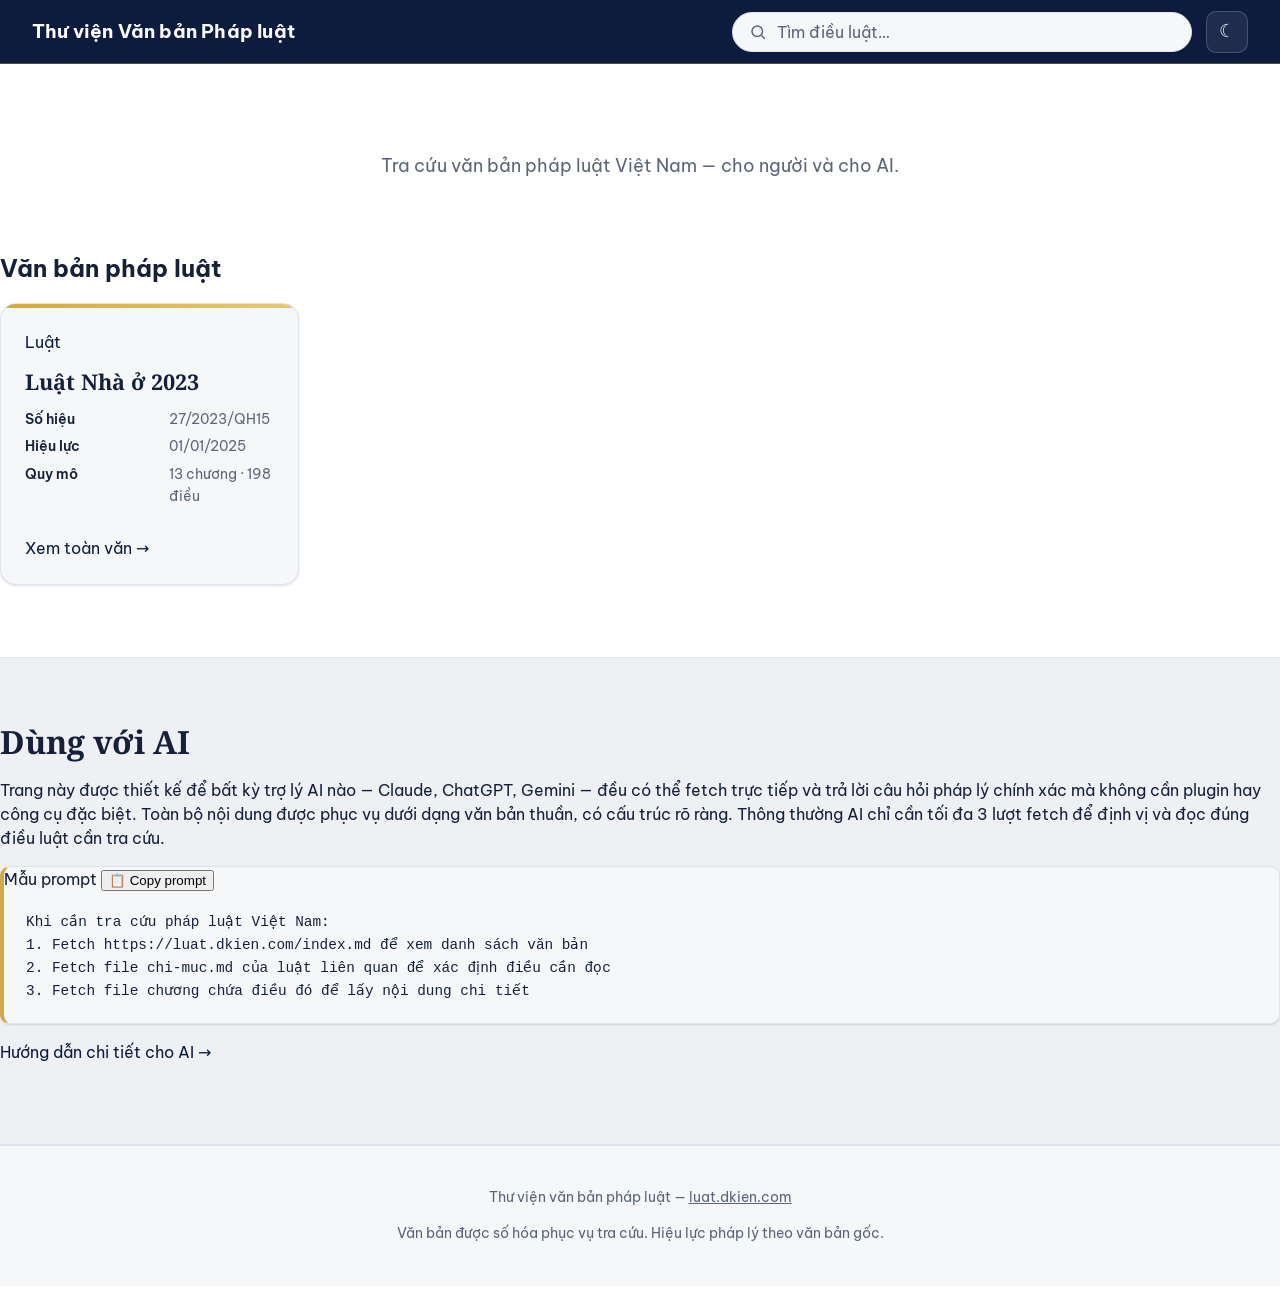
==== commit 82a37283: "Footer: link brand to site home, show luat.dkien.com Co-Authored-By: Claude Opus 4.8 <noreply@anthro" ====
--- a/index.html
+++ b/index.html
@@ -115,7 +115,7 @@
 
   <!-- ── FOOTER ──────────────────────────────────────────────── -->
   <footer class="site-footer">
-    <p>Thư viện văn bản pháp luật — <a href="https://dkien.com">dkien.com</a></p>
+    <p>Thư viện văn bản pháp luật — <a href="/">luat.dkien.com</a></p>
     <p>Văn bản được số hóa phục vụ tra cứu. Hiệu lực pháp lý theo văn bản gốc.</p>
   </footer>
 
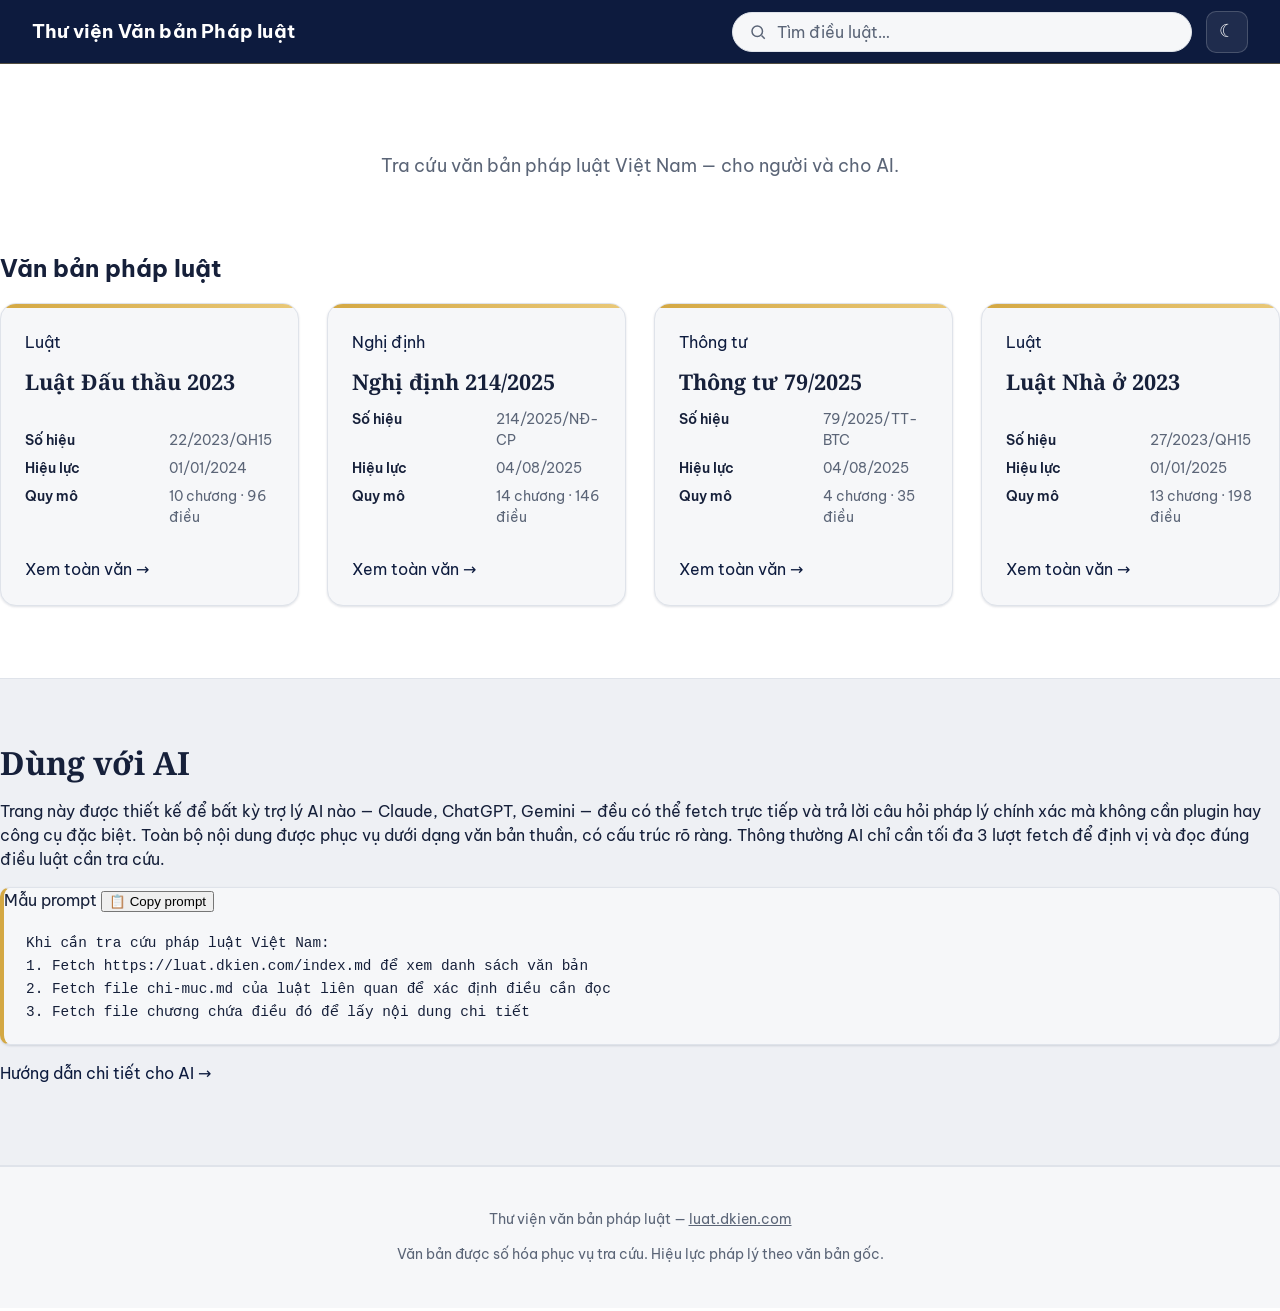
==== commit 03fc72cb: "Add bidding law set (Đợt 1) + shared reader engine Architecture: reader is now a single law-agnostic" ====
--- a/index.html
+++ b/index.html
@@ -49,32 +49,18 @@
       </p>
     </section>
 
-    <!-- Law grid -->
+    <!-- Law grid — rendered from /laws.json by home.js -->
     <section class="law-section" aria-label="Danh sách văn bản pháp luật">
       <h2 class="section-title">Văn bản pháp luật</h2>
-      <div class="law-grid">
-
-        <a class="law-card" href="./luat-nha-o-2023/" aria-label="Đọc Luật Nhà ở 2023, số hiệu 27/2023/QH15">
-          <div class="law-card__badge">Luật</div>
-          <h3 class="law-card__title">Luật Nhà ở 2023</h3>
-          <dl class="law-card__meta">
-            <div class="law-card__meta-row">
-              <dt>Số hiệu</dt>
-              <dd>27/2023/QH15</dd>
-            </div>
-            <div class="law-card__meta-row">
-              <dt>Hiệu lực</dt>
-              <dd>01/01/2025</dd>
-            </div>
-            <div class="law-card__meta-row">
-              <dt>Quy mô</dt>
-              <dd>13 chương · 198 điều</dd>
-            </div>
-          </dl>
-          <span class="law-card__cta" aria-hidden="true">Xem toàn văn →</span>
-        </a>
-
-      </div>
+      <div class="law-grid" id="law-grid"></div>
+      <noscript>
+        <ul class="law-fallback">
+          <li><a href="./luat-dau-thau-2023/">Luật Đấu thầu 2023 (22/2023/QH15)</a></li>
+          <li><a href="./nghi-dinh-214-2025/">Nghị định 214/2025 (214/2025/NĐ-CP)</a></li>
+          <li><a href="./thong-tu-79-2025/">Thông tư 79/2025 (79/2025/TT-BTC)</a></li>
+          <li><a href="./luat-nha-o-2023/">Luật Nhà ở 2023 (27/2023/QH15)</a></li>
+        </ul>
+      </noscript>
     </section>
 
     <!-- AI section -->
--- a/style.css
+++ b/style.css
@@ -1245,3 +1245,9 @@
     margin-left: 0;
   }
 }
+
+/* search-result law name + no-JS fallback list (home, multi-law) */
+.result-meta { color: var(--text-muted); font-weight: 400; }
+.law-fallback { list-style: none; padding: 0; margin: 8px 0 0; }
+.law-fallback li { margin: 6px 0; }
+.law-fallback a { color: var(--link); font-family: var(--font-sans); }
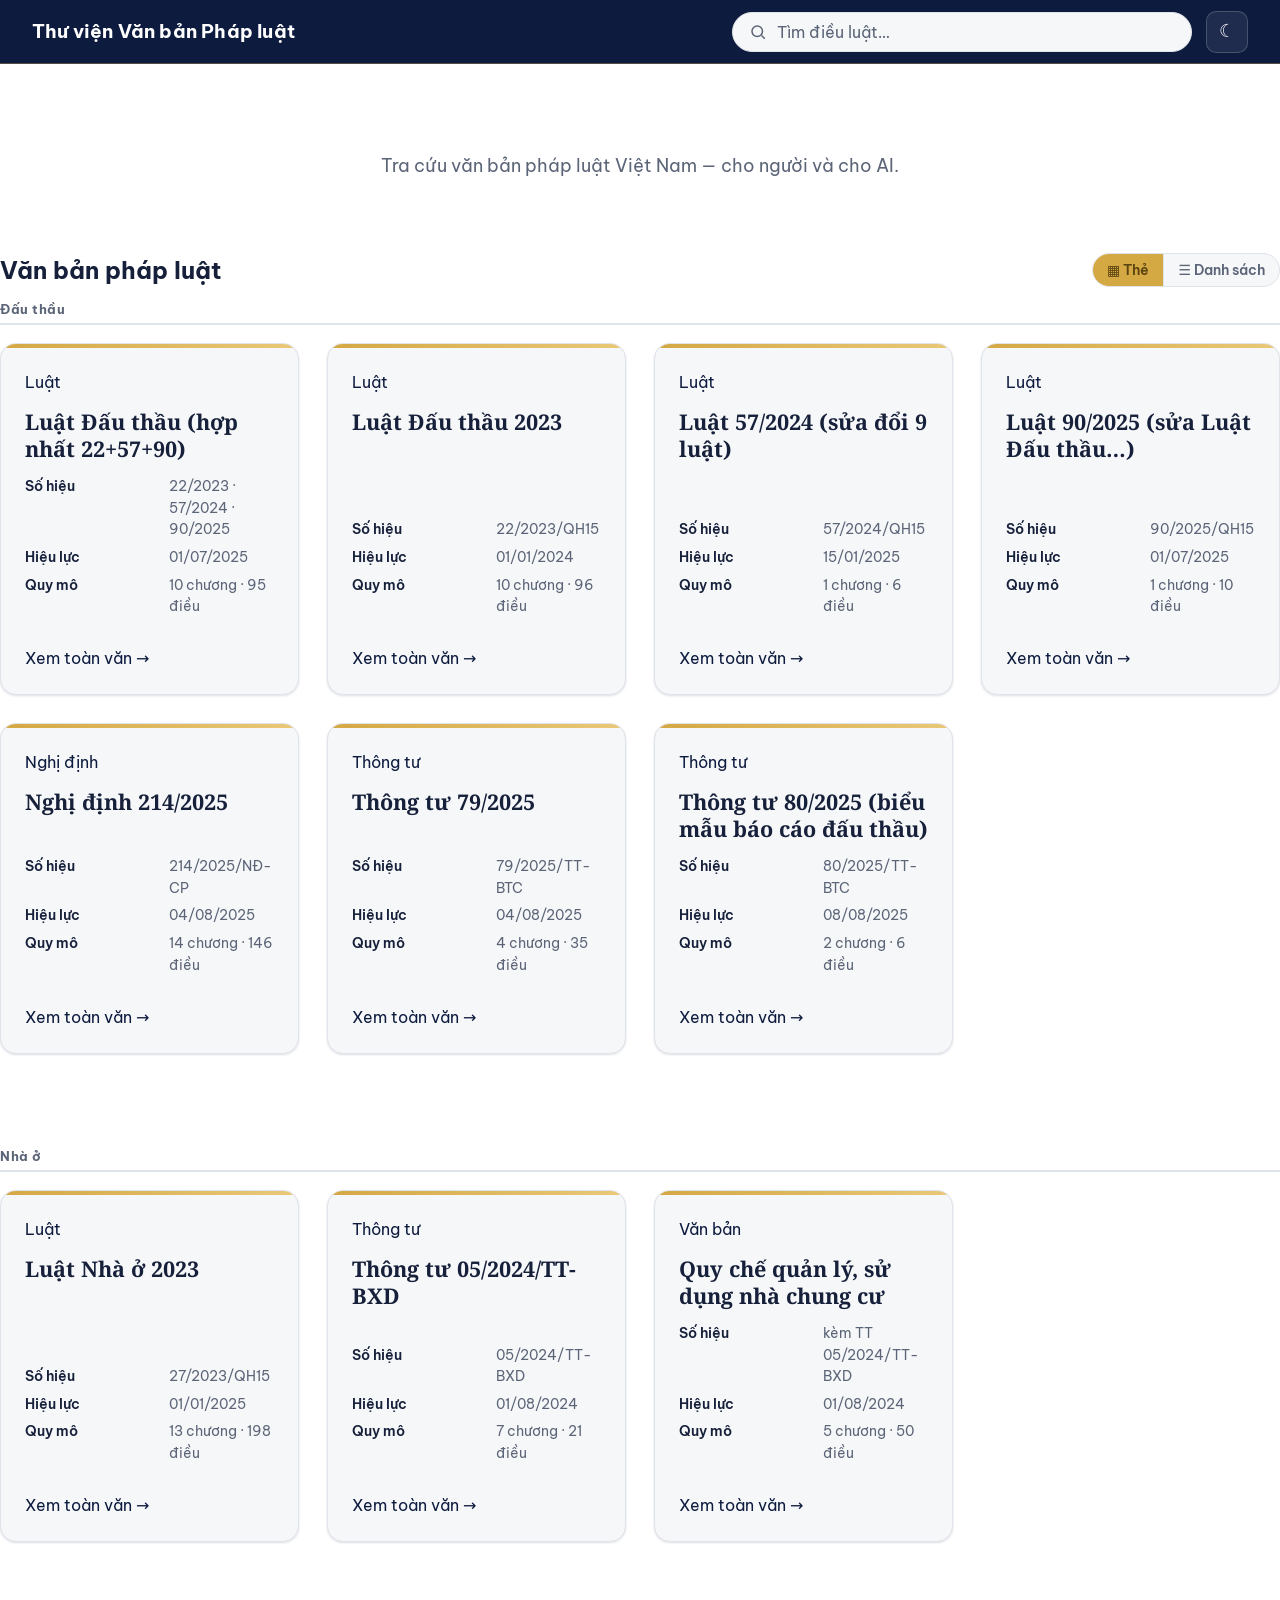
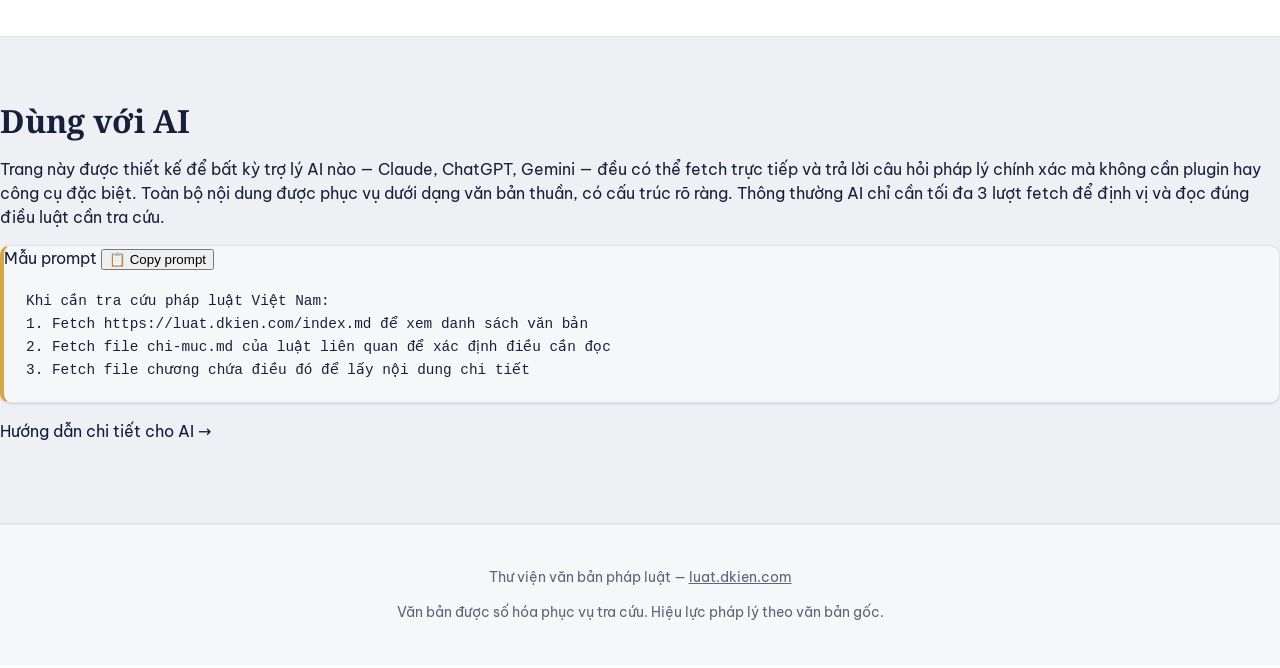
==== commit cbed69f2: "Readability: sentence-case chapter titles + add card/list view toggle - Reader: ALL-CAPS chapter tit" ====
--- a/index.html
+++ b/index.html
@@ -49,10 +49,16 @@
       </p>
     </section>
 
-    <!-- Law grid — rendered from /laws.json by home.js -->
+    <!-- Law list — rendered from /laws.json by home.js -->
     <section class="law-section" aria-label="Danh sách văn bản pháp luật">
-      <h2 class="section-title">Văn bản pháp luật</h2>
-      <div class="law-grid" id="law-grid"></div>
+      <div class="law-section__head">
+        <h2 class="section-title">Văn bản pháp luật</h2>
+        <div class="view-toggle" role="group" aria-label="Kiểu hiển thị">
+          <button id="view-cards" class="view-btn" type="button" aria-pressed="true" title="Dạng thẻ">▦ Thẻ</button>
+          <button id="view-list" class="view-btn" type="button" aria-pressed="false" title="Dạng danh sách">☰ Danh sách</button>
+        </div>
+      </div>
+      <div id="law-grid"></div>
       <noscript>
         <ul class="law-fallback">
           <li><a href="./luat-dau-thau-2023/">Luật Đấu thầu 2023 (22/2023/QH15)</a></li>
--- a/style.css
+++ b/style.css
@@ -1251,3 +1251,92 @@
 .law-fallback { list-style: none; padding: 0; margin: 8px 0 0; }
 .law-fallback li { margin: 6px 0; }
 .law-fallback a { color: var(--link); font-family: var(--font-sans); }
+
+/* -----------------------------------------------------------------------------
+   16. HOME — view toggle (cards | list) + category groups + list rows
+   ----------------------------------------------------------------------------- */
+.law-section__head {
+  display: flex;
+  align-items: center;
+  justify-content: space-between;
+  flex-wrap: wrap;
+  gap: 12px;
+  margin-bottom: 14px;
+}
+.law-section__head .section-title { margin: 0; }
+
+.view-toggle {
+  display: inline-flex;
+  border: 1px solid var(--border);
+  border-radius: 999px;
+  overflow: hidden;
+  background: var(--bg-elev);
+}
+.view-btn {
+  font-family: var(--font-sans);
+  font-size: 0.88rem;
+  font-weight: 600;
+  padding: 7px 14px;
+  border: 0;
+  background: transparent;
+  color: var(--text-muted);
+  cursor: pointer;
+  transition: background-color var(--transition), color var(--transition);
+}
+.view-btn + .view-btn { border-left: 1px solid var(--border); }
+.view-btn[aria-pressed="true"] {
+  background: var(--accent);
+  color: var(--accent-ink);
+}
+html[data-theme="dark"] .view-btn[aria-pressed="true"] { color: #1a1405; }
+
+.law-cat-group { margin-bottom: 22px; }
+.law-cat {
+  font-family: var(--font-sans);
+  font-size: 0.82rem;
+  font-weight: 700;
+  letter-spacing: 0.04em;
+  color: var(--text-muted);
+  margin: 0 0 10px;
+  padding-bottom: 6px;
+  border-bottom: 2px solid var(--border);
+}
+
+/* list view */
+.law-list { display: flex; flex-direction: column; gap: 8px; }
+.law-row {
+  display: flex;
+  align-items: center;
+  gap: 14px;
+  padding: 11px 16px;
+  background: var(--bg-elev);
+  border: 1px solid var(--border);
+  border-left: 3px solid var(--accent);
+  border-radius: var(--radius);
+  color: var(--text);
+  text-decoration: none;
+  transition: background-color var(--transition), transform var(--transition), border-color var(--transition);
+}
+.law-row:hover { background: var(--bg-sunken); text-decoration: none; transform: translateX(2px); }
+.law-row__type {
+  flex: none;
+  min-width: 84px;
+  font-family: var(--font-sans);
+  font-size: 0.72rem;
+  font-weight: 700;
+  color: var(--accent-ink);
+  background: rgba(212, 168, 67, 0.22);
+  border-radius: 999px;
+  padding: 3px 10px;
+  text-align: center;
+}
+html[data-theme="dark"] .law-row__type { color: var(--accent); }
+.law-row__name { flex: 1 1 auto; font-family: var(--font-sans); font-weight: 600; }
+.law-row__code { flex: none; color: var(--text-muted); font-family: var(--font-sans); font-size: 0.86rem; }
+.law-row__meta { flex: none; color: var(--text-muted); font-family: var(--font-sans); font-size: 0.82rem; }
+@media (max-width: 640px) {
+  .law-row { flex-wrap: wrap; gap: 6px 12px; }
+  .law-row__name { flex-basis: 100%; order: 2; }
+  .law-row__type { order: 1; }
+  .law-row__meta { display: none; }
+}
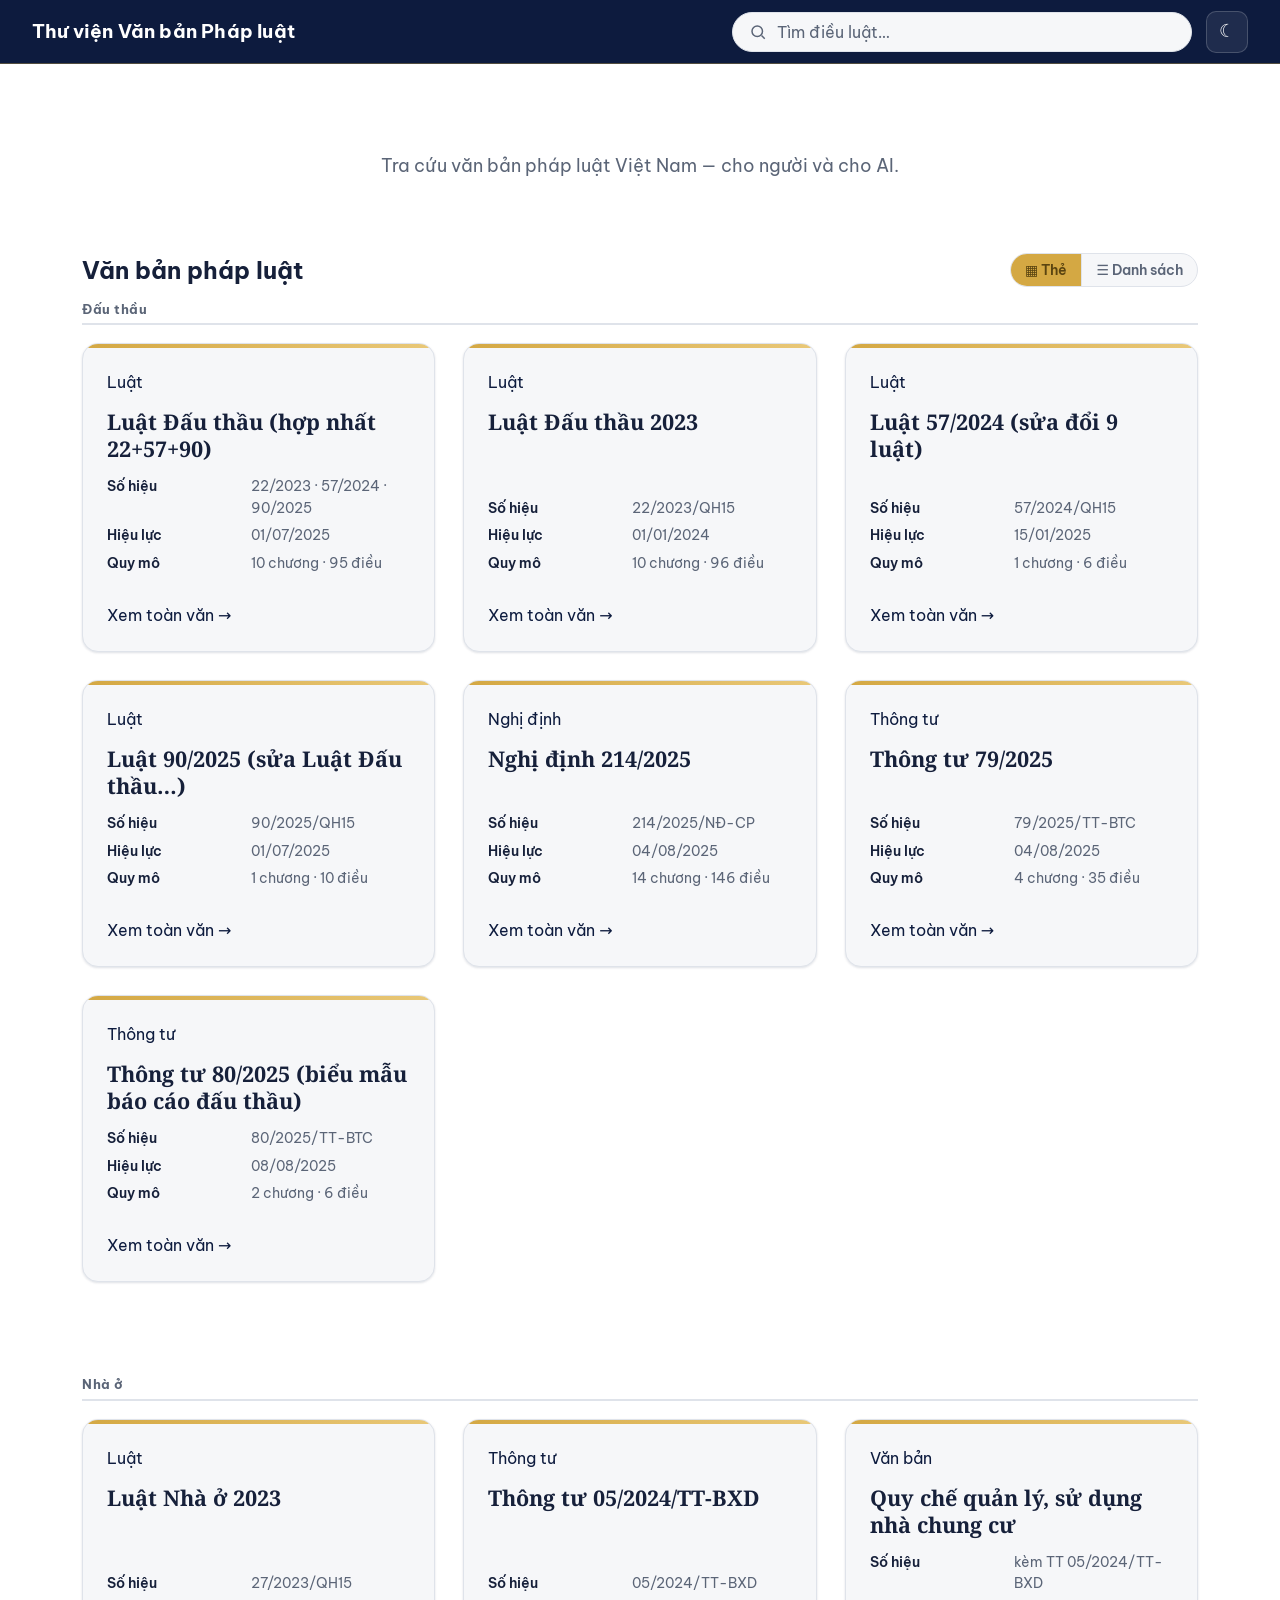
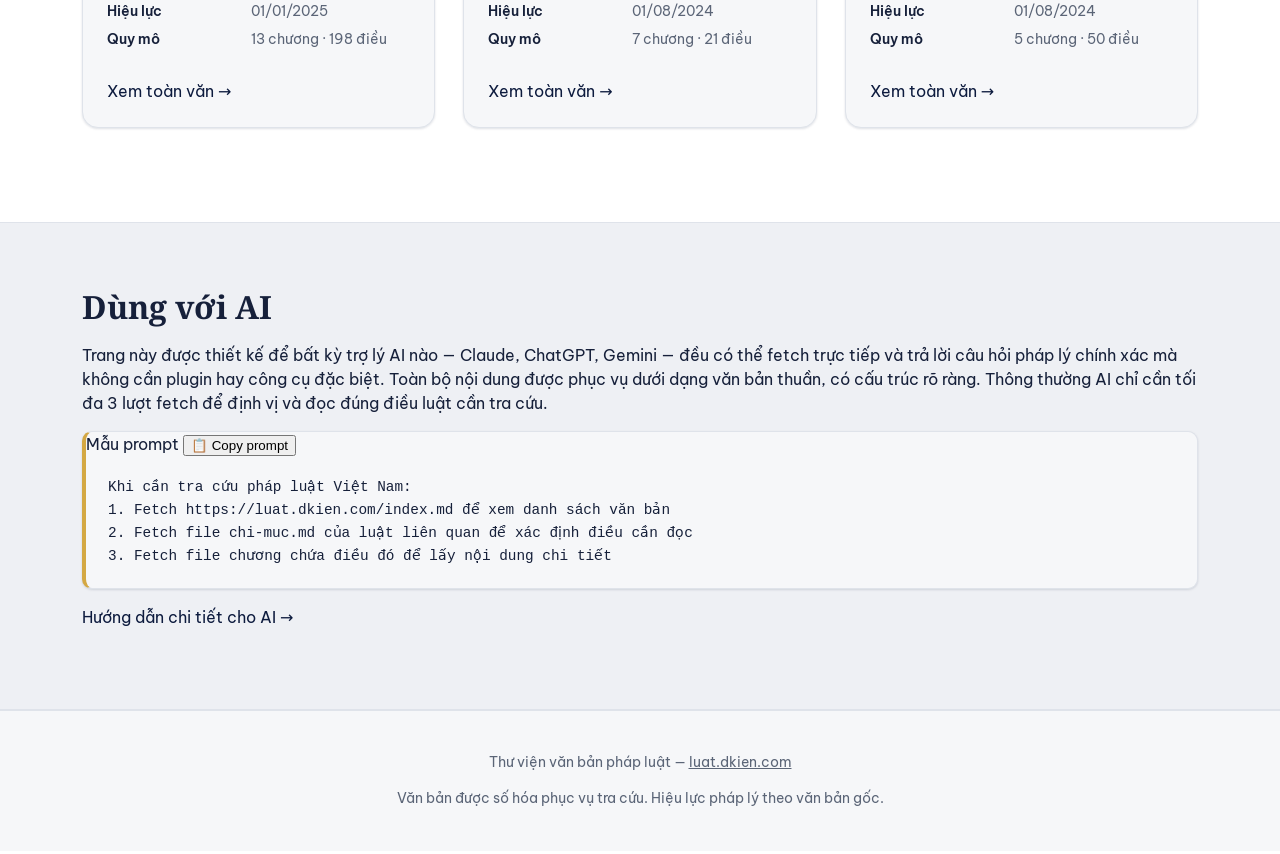
==== commit 0c535554: "Home: constrain content width + side padding (was edge-to-edge) Wrap hero / law-list / AI sections i" ====
--- a/index.html
+++ b/index.html
@@ -44,13 +44,16 @@
 
     <!-- Hero -->
     <section class="hero" aria-label="Giới thiệu">
-      <p class="hero__tagline">
-        Tra cứu văn bản pháp luật Việt Nam — cho người và cho AI.
-      </p>
+      <div class="container">
+        <p class="hero__tagline">
+          Tra cứu văn bản pháp luật Việt Nam — cho người và cho AI.
+        </p>
+      </div>
     </section>
 
     <!-- Law list — rendered from /laws.json by home.js -->
     <section class="law-section" aria-label="Danh sách văn bản pháp luật">
+     <div class="container">
       <div class="law-section__head">
         <h2 class="section-title">Văn bản pháp luật</h2>
         <div class="view-toggle" role="group" aria-label="Kiểu hiển thị">
@@ -67,10 +70,12 @@
           <li><a href="./luat-nha-o-2023/">Luật Nhà ở 2023 (27/2023/QH15)</a></li>
         </ul>
       </noscript>
+     </div>
     </section>
 
     <!-- AI section -->
     <section class="ai-section" aria-label="Hướng dẫn dùng với AI">
+     <div class="container">
       <h2 class="section-title">Dùng với AI</h2>
       <p class="ai-section__intro">
         Trang này được thiết kế để bất kỳ trợ lý AI nào — Claude, ChatGPT, Gemini — đều có thể
@@ -101,6 +106,7 @@
       <p class="ai-section__guide-link">
         <a href="./ai-guide.md">Hướng dẫn chi tiết cho AI →</a>
       </p>
+     </div>
     </section>
 
   </main>
